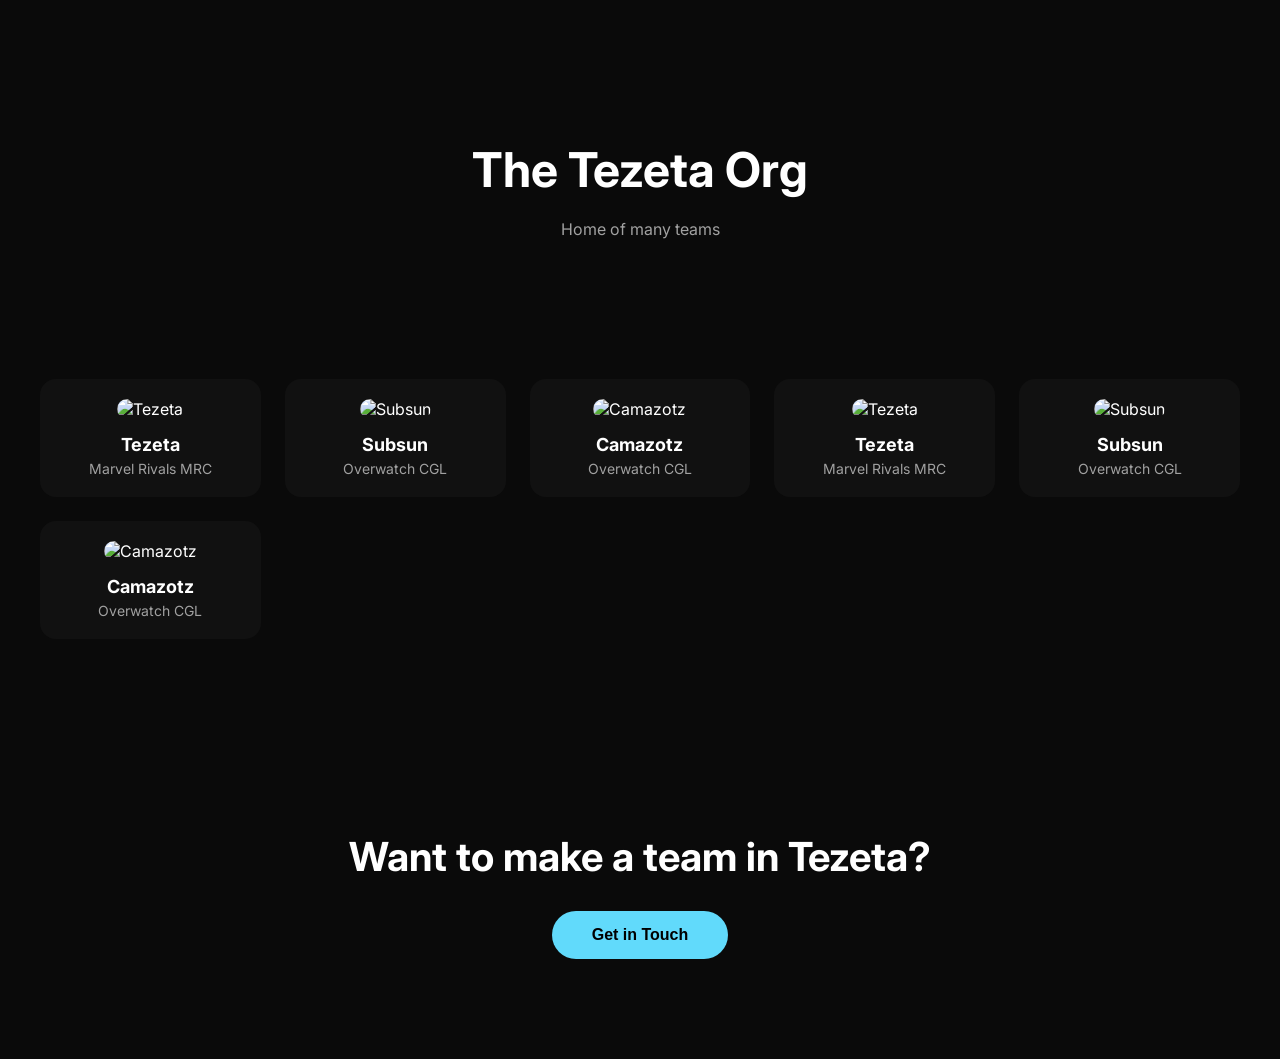
==== index.html @ 2dfa07ef "Add files via upload" ====
<!DOCTYPE html>
<html lang="en">
<head>
  <meta charset="UTF-8">
  <meta name="viewport" content="width=device-width, initial-scale=1.0">
  <title>Tezeta Teams</title>
  <link rel="stylesheet" href="style.css">
  <script src="script.js"></script>
  <link href="https://fonts.googleapis.com/css2?family=Inter:wght@400;600;700&display=swap" rel="stylesheet">
</head>
<body>

  <!-- HERO -->
  <section class="hero">
    <div class="container">
      <h1>The Tezeta Org</h1>
      <p>Home of many teams</p>
    </div>
  </section>

  <!-- TEAM GRID (Dynamic from JSON) -->
  <section class="team-section" id="team-section">
    <!-- Cards will be generated here by script.js -->
  </section>

  <!-- CTA -->
  <section class="cta">
    <h2>Want to make a team in Tezeta?</h2>
    <button>Get in Touch</button>
  </section>

  <script src="script.js"></script>
</body>
</html>
---- style.css ----
/* Global Styles */
body { font-family: 'Inter', sans-serif; background:#0a0a0a; color:#fff; margin:0; }
a { text-decoration:none; color:inherit; }

/* Hero */
.hero { text-align:center; padding:100px 20px 80px; }
.hero h1 { font-size:3rem; margin-bottom:20px; }
.hero p { max-width:600px; margin:0 auto; color:#a1a1a1; }

/* Team Grid */
.team-section { max-width:1200px; margin:0 auto; padding:60px 20px; display:grid; grid-template-columns:repeat(auto-fit,minmax(220px,1fr)); gap:24px; }
.team-card { position:relative; background:#111; border-radius:16px; padding:20px; text-align:center; overflow:hidden; transition:all 0.3s ease; opacity:0; transform:translateY(40px); }
.team-card:hover { transform:translateY(-8px); box-shadow:0 10px 30px rgba(0,0,0,0.3); }

.team-card img { width:100%; border-radius:12px; height:220px; object-fit:cover; transition:transform 0.3s ease; }
.team-card:hover img { transform:scale(1.05); }

.team-card h3 { margin:15px 0 5px; font-size:18px; }
.team-card p { font-size:14px; color:#a1a1a1; margin:0; }

.overlay { position:absolute; top:0; left:0; width:100%; height:100%; background:rgba(0,0,0,0.85); display:flex; flex-direction:column; justify-content:center; align-items:center; opacity:0; padding:20px; transition:opacity 0.3s ease; }
.team-card:hover .overlay { opacity:1; }
.overlay p { color:#fff; font-size:14px; text-align:center; margin-bottom:10px; }
.overlay a { color:#61dafb; font-weight:600; }

/* CTA */
.cta { text-align:center; padding:100px 20px; }
.cta h2 { font-size:2.5rem; margin-bottom:30px; }
.cta button { background:#61dafb; border:none; padding:15px 40px; border-radius:30px; font-size:1rem; font-weight:600; cursor:pointer; transition:all 0.3s ease; }
.cta button:hover { background:#4db0e0; }

/* Responsive */
@media (max-width:768px){ .hero h1{ font-size:2.2rem; } .cta h2{ font-size:2rem; } }
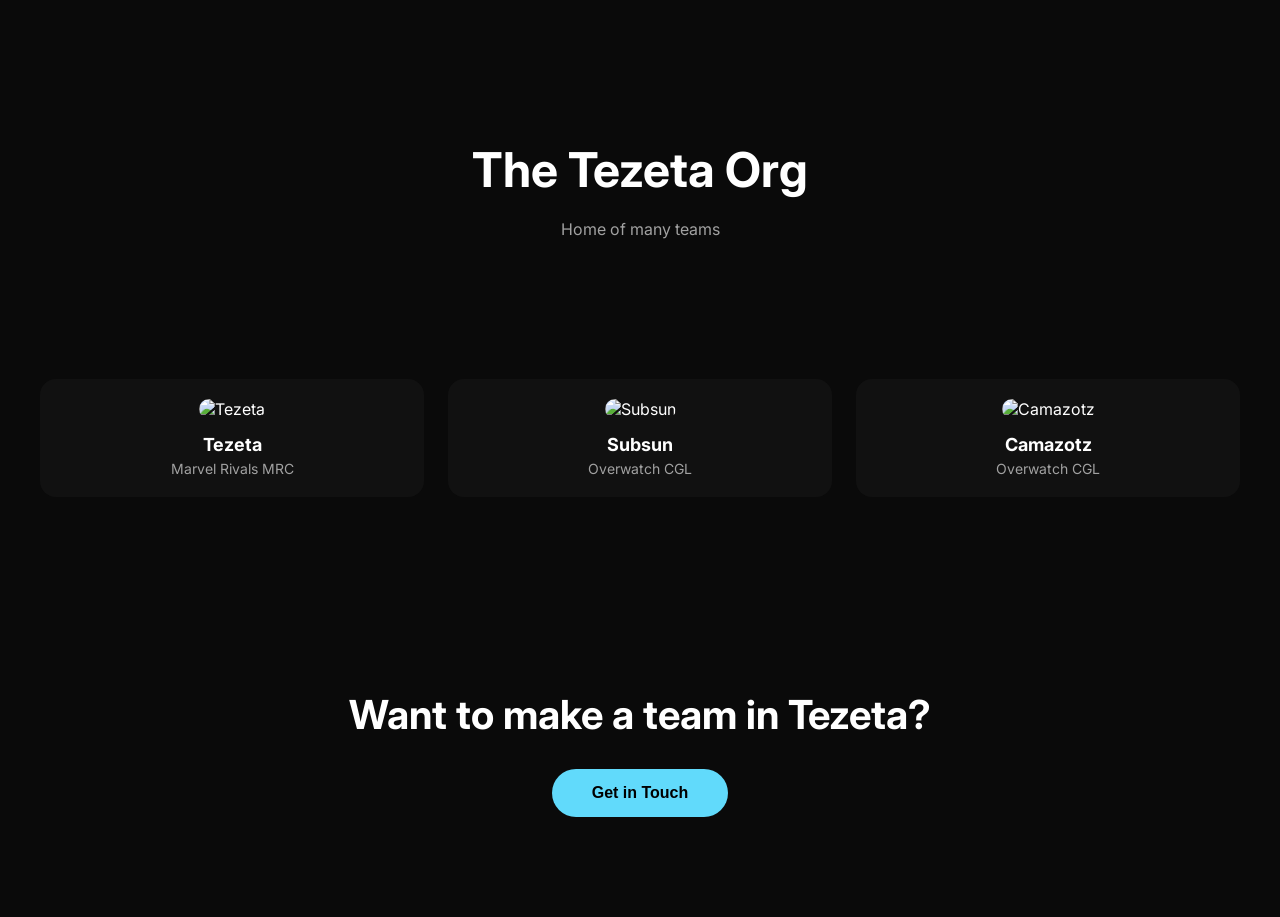
==== commit 7635bf77: "Update index.html" ====
--- a/index.html
+++ b/index.html
@@ -5,7 +5,6 @@
   <meta name="viewport" content="width=device-width, initial-scale=1.0">
   <title>Tezeta Teams</title>
   <link rel="stylesheet" href="style.css">
-  <script src="script.js"></script>
   <link href="https://fonts.googleapis.com/css2?family=Inter:wght@400;600;700&display=swap" rel="stylesheet">
 </head>
 <body>
@@ -31,4 +30,4 @@
 
   <script src="script.js"></script>
 </body>
-</html>+</html>
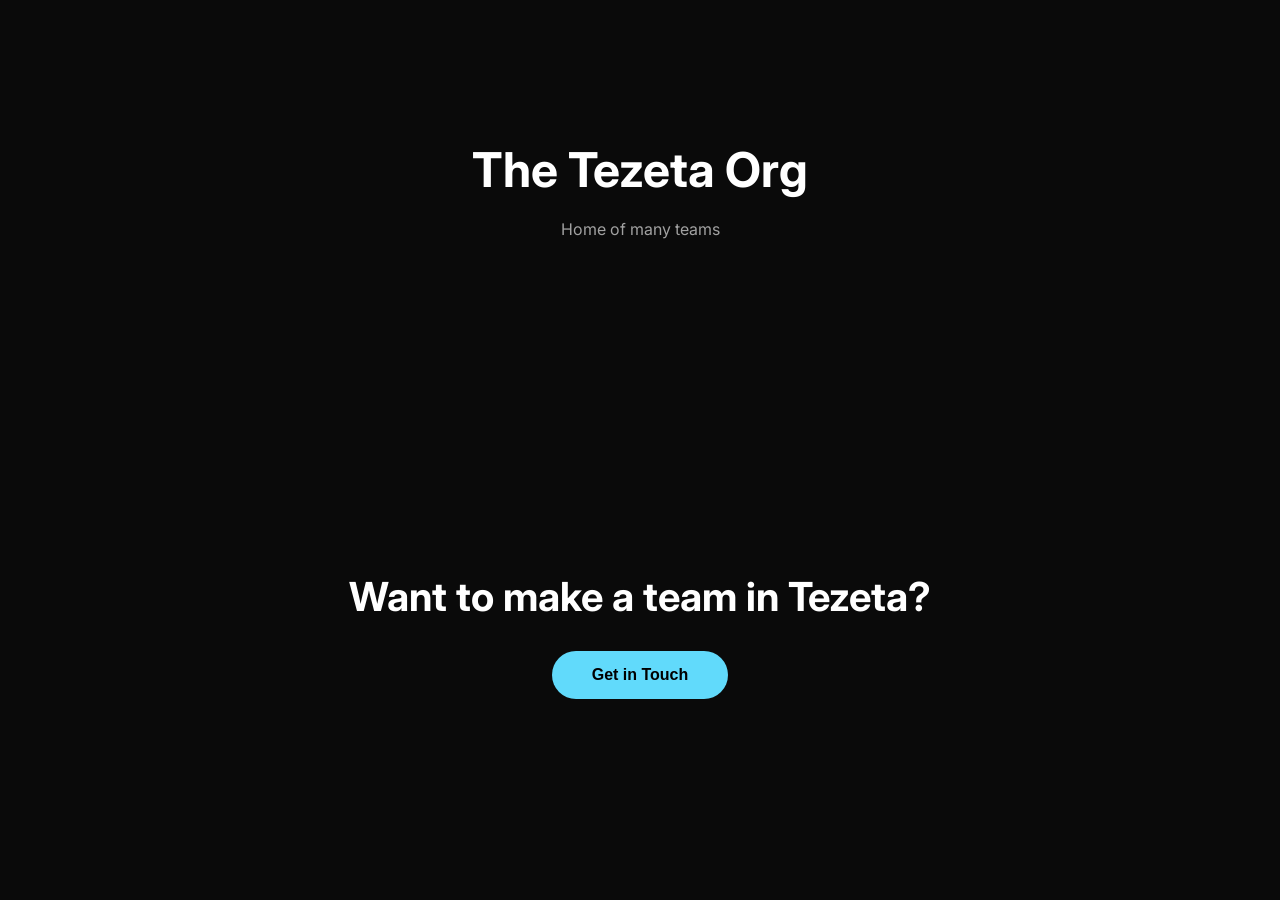
==== commit 444e1840: "Add files via upload" ====
--- a/index.html
+++ b/index.html
@@ -5,6 +5,7 @@
   <meta name="viewport" content="width=device-width, initial-scale=1.0">
   <title>Tezeta Teams</title>
   <link rel="stylesheet" href="style.css">
+  <script src="script.js"></script>
   <link href="https://fonts.googleapis.com/css2?family=Inter:wght@400;600;700&display=swap" rel="stylesheet">
 </head>
 <body>
@@ -30,4 +31,4 @@
 
   <script src="script.js"></script>
 </body>
-</html>
+</html>
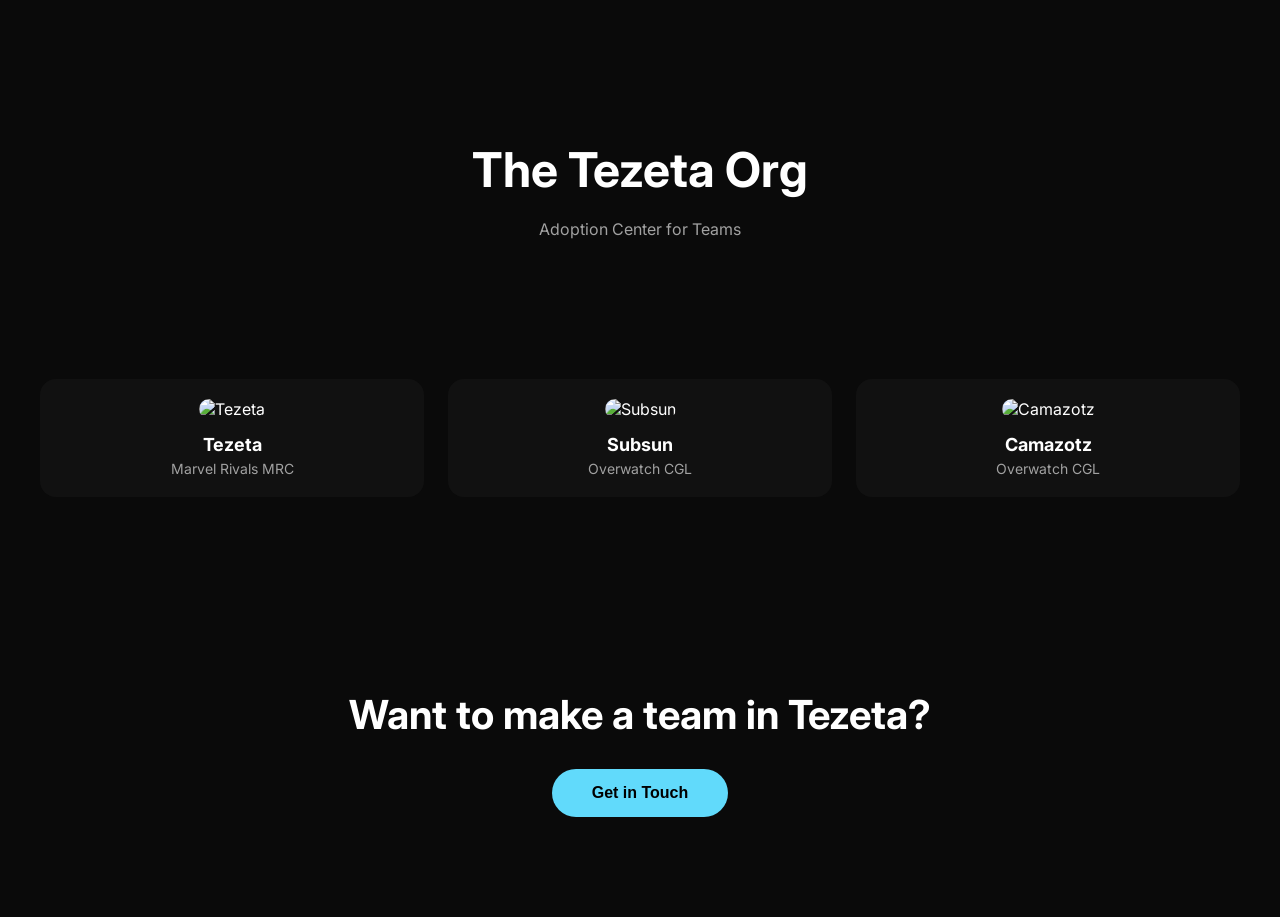
==== commit c614ab9b: "Adoption Center" ====
--- a/index.html
+++ b/index.html
@@ -5,7 +5,6 @@
   <meta name="viewport" content="width=device-width, initial-scale=1.0">
   <title>Tezeta Teams</title>
   <link rel="stylesheet" href="style.css">
-  <script src="script.js"></script>
   <link href="https://fonts.googleapis.com/css2?family=Inter:wght@400;600;700&display=swap" rel="stylesheet">
 </head>
 <body>
@@ -14,7 +13,7 @@
   <section class="hero">
     <div class="container">
       <h1>The Tezeta Org</h1>
-      <p>Home of many teams</p>
+      <p>Adoption Center for Teams</p>
     </div>
   </section>
 
@@ -31,4 +30,4 @@
 
   <script src="script.js"></script>
 </body>
-</html>+</html>
--- a/style.css
+++ b/style.css
@@ -30,4 +30,14 @@
 .cta button:hover { background:#4db0e0; }
 
 /* Responsive */
-@media (max-width:768px){ .hero h1{ font-size:2.2rem; } .cta h2{ font-size:2rem; } }+@media (max-width:768px){ .hero h1{ font-size:2.2rem; } .cta h2{ font-size:2rem; } }
+
+.role-icon {
+  width: 30px;
+  margin-top: 10px;
+}
+
+.team-card {
+  opacity: 1;
+  transform: translateY(0);
+}
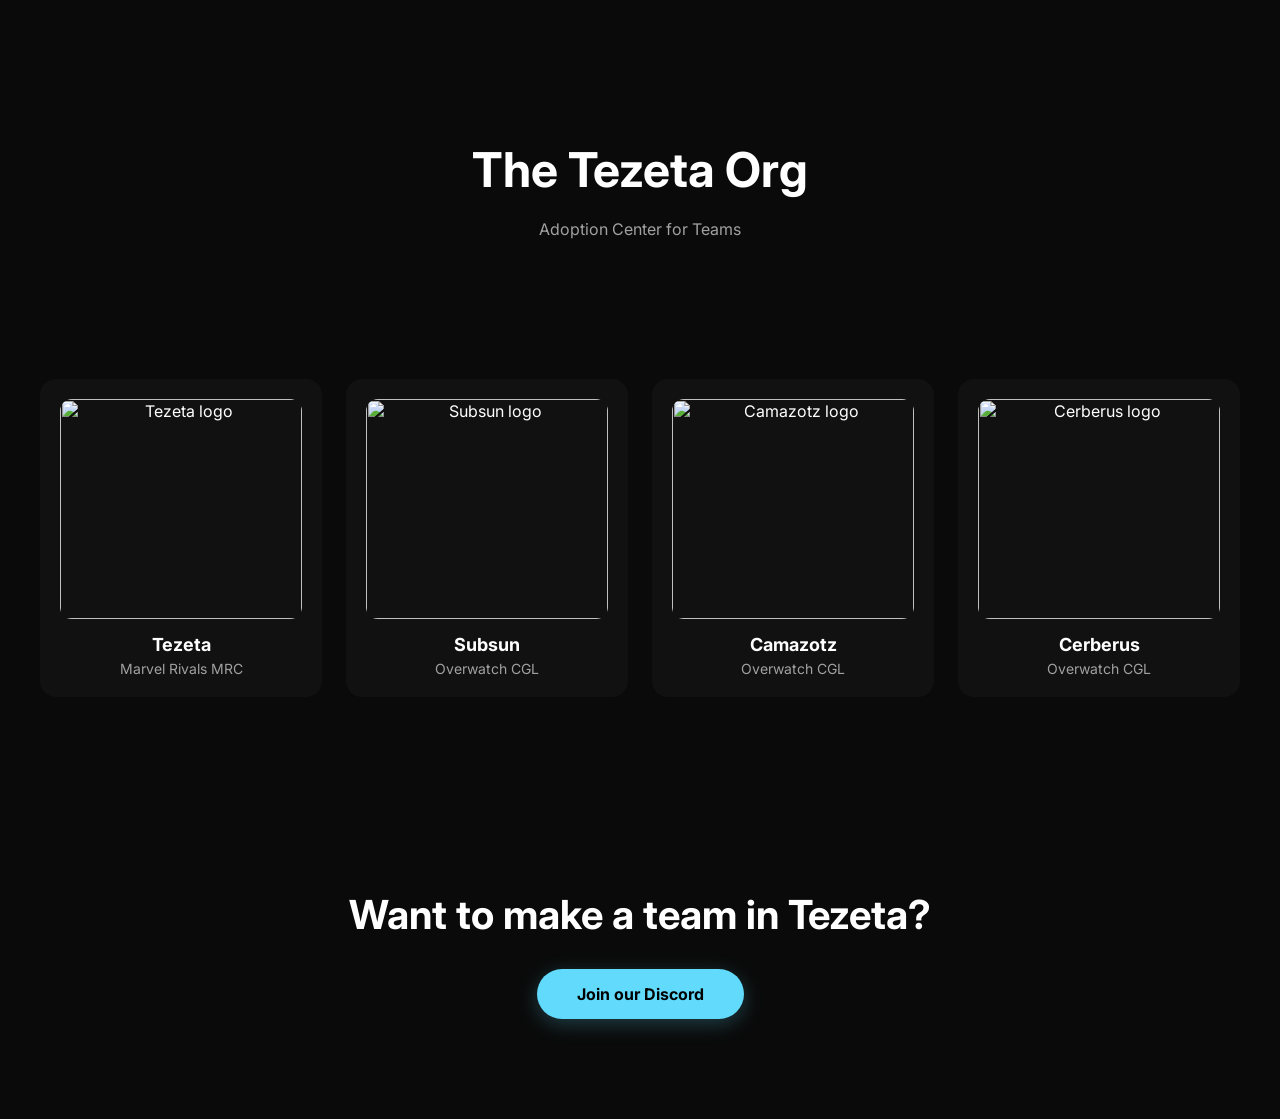
==== commit 955c03b3: "Update index.html" ====
--- a/index.html
+++ b/index.html
@@ -1,4 +1,4 @@
-<!DOCTYPE html>
+<!DOCTYPE ht<!DOCTYPE html>
 <html lang="en">
 <head>
   <meta charset="UTF-8">
@@ -25,7 +25,9 @@
   <!-- CTA -->
   <section class="cta">
     <h2>Want to make a team in Tezeta?</h2>
-    <button>Get in Touch</button>
+    <a href="https://discord.gg/pSPKgzWfX6" target="_blank" class="cta-button">
+      Join our Discord
+    </a>
   </section>
 
   <script src="script.js"></script>
--- a/style.css
+++ b/style.css
@@ -18,18 +18,67 @@
 .team-card h3 { margin:15px 0 5px; font-size:18px; }
 .team-card p { font-size:14px; color:#a1a1a1; margin:0; }
 
-.overlay { position:absolute; top:0; left:0; width:100%; height:100%; background:rgba(0,0,0,0.85); display:flex; flex-direction:column; justify-content:center; align-items:center; opacity:0; padding:20px; transition:opacity 0.3s ease; }
-.team-card:hover .overlay { opacity:1; }
-.overlay p { color:#fff; font-size:14px; text-align:center; margin-bottom:10px; }
-.overlay a { color:#61dafb; font-weight:600; }
+.overlay {
+  position: absolute;
+  inset: 0;
+  background: rgba(0,0,0,0.85);
+  display: flex;
+  flex-direction: column;
+  justify-content: center;
+  align-items: center;
+  text-align: center;
+  padding: 20px;
+  gap: 12px;
+  opacity: 0;
+  transition: opacity 0.3s ease;
+}
+
+.team-card:hover .overlay {
+  opacity: 1;
+}
+
+.overlay p {
+  color: #fff;
+  font-size: 14px;
+  max-width: 200px;
+  margin: 0;
+}
+
+.overlay a {
+  color: #61dafb;
+  font-weight: 600;
+}
 
 /* CTA */
 .cta { text-align:center; padding:100px 20px; }
 .cta h2 { font-size:2.5rem; margin-bottom:30px; }
-.cta button { background:#61dafb; border:none; padding:15px 40px; border-radius:30px; font-size:1rem; font-weight:600; cursor:pointer; transition:all 0.3s ease; }
-.cta button:hover { background:#4db0e0; }
+.cta-button {
+  display: inline-block;
+  background: #61dafb;
+  color: #000;
+  padding: 15px 40px;
+  border-radius: 30px;
+  font-size: 1rem;
+  font-weight: 700;
+  text-decoration: none;
+  transition: all 0.3s ease;
+}
+
+.cta-button:hover {
+  background: #4db0e0;
+  transform: translateY(-2px);
+}
+
+.cta-button {
+  box-shadow: 0 5px 20px rgba(97, 218, 251, 0.25);
+}
+
+.cta-button:hover {
+  box-shadow: 0 8px 30px rgba(97, 218, 251, 0.35);
+}
 
 /* Responsive */
+@media (max-width:768px){ .hero h1{ font-size:2.2rem; } .cta h2{ font-size:2rem; } }
 @media (max-width:768px){ .hero h1{ font-size:2.2rem; } .cta h2{ font-size:2rem; } }
 
 .role-icon {
@@ -41,3 +90,134 @@
   opacity: 1;
   transform: translateY(0);
 }
+
+.team-logo {
+  width: 100%;
+  height: 180px;
+  object-fit: cover;
+  border-radius: 12px;
+}
+
+.team-hero {
+  padding: 40px 20px 30px;
+}
+
+.team-logo-wrap {
+  width: 180px;
+  height: 180px;
+  margin: 0 auto 20px;
+  overflow: hidden;
+  display: flex;
+  align-items: center;
+  justify-content: center;
+}
+
+.team-page-logo {
+  width: 100%;
+  height: 100%;
+  object-fit: contain;
+  transform: scale(1.35);
+}
+
+#player-section {
+  max-width: 1000px;
+  margin: 0 auto;
+  padding: 40px 20px 60px;
+  display: grid;
+  grid-template-columns: repeat(3, 1fr);
+  gap: 20px;
+}
+
+#player-section .team-card {
+  min-height: 120px;
+  padding: 24px 20px;
+}
+
+@media (max-width: 900px) {
+  #player-section {
+    grid-template-columns: repeat(2, 1fr);
+  }
+}
+
+@media (max-width: 600px) {
+  #player-section {
+    grid-template-columns: 1fr;
+  }
+}
+
+.back-container {
+  max-width: 1200px;
+  margin: 0 auto;
+}
+
+.back-button {
+  appearance: none;
+  -webkit-appearance: none;
+  display: inline-block;
+  background: #111;
+  color: #fff;
+  border: 1px solid #222;
+  border-radius: 10px;
+  padding: 10px 16px;
+  margin: 20px;
+  font-family: 'Inter', sans-serif;
+  font-size: 14px;
+  font-weight: 600;
+  transition: all 0.25s ease;
+  text-decoration: none;
+}
+
+.back-button:hover {
+  background: #1a1a1a;
+  border-color: #333;
+  transform: translateY(-2px);
+}
+
+.hero-icons {
+  display: flex;
+  justify-content: center;
+  align-items: center;
+  gap: 10px;
+  margin-top: 25px;
+}
+
+#player-section .hero-icon {
+  width: 50px;
+  height: 50px;
+  object-fit: cover;
+  border-radius: 10px;
+  transition: transform 0.2s ease;
+}
+
+#player-section .hero-icon:hover {
+  transform: scale(1.1);
+
+}
+#player-section .team-card {
+  opacity: 0;
+  transform: translateY(30px);
+  animation: fadeUp 0.7s ease forwards;
+}
+
+#player-section .team-card:nth-child(1) { animation-delay: 0.05s; }
+#player-section .team-card:nth-child(2) { animation-delay: 0.1s; }
+#player-section .team-card:nth-child(3) { animation-delay: 0.15s; }
+#player-section .team-card:nth-child(4) { animation-delay: 0.2s; }
+#player-section .team-card:nth-child(5) { animation-delay: 0.25s; }
+#player-section .team-card:nth-child(6) { animation-delay: 0.3s; }
+#player-section .team-card:nth-child(7) { animation-delay: 0.35s; }
+#player-section .team-card:nth-child(8) { animation-delay: 0.4s; }
+#player-section .team-card:nth-child(9) { animation-delay: 0.45s; }
+#player-section .team-card:nth-child(10) { animation-delay: 0.5s; }
+
+@keyframes fadeUp {
+  to {
+    opacity: 1;
+    transform: translateY(0);
+  }
+}
+
+#player-detail {
+  display: flex;
+  justify-content: center;
+}
